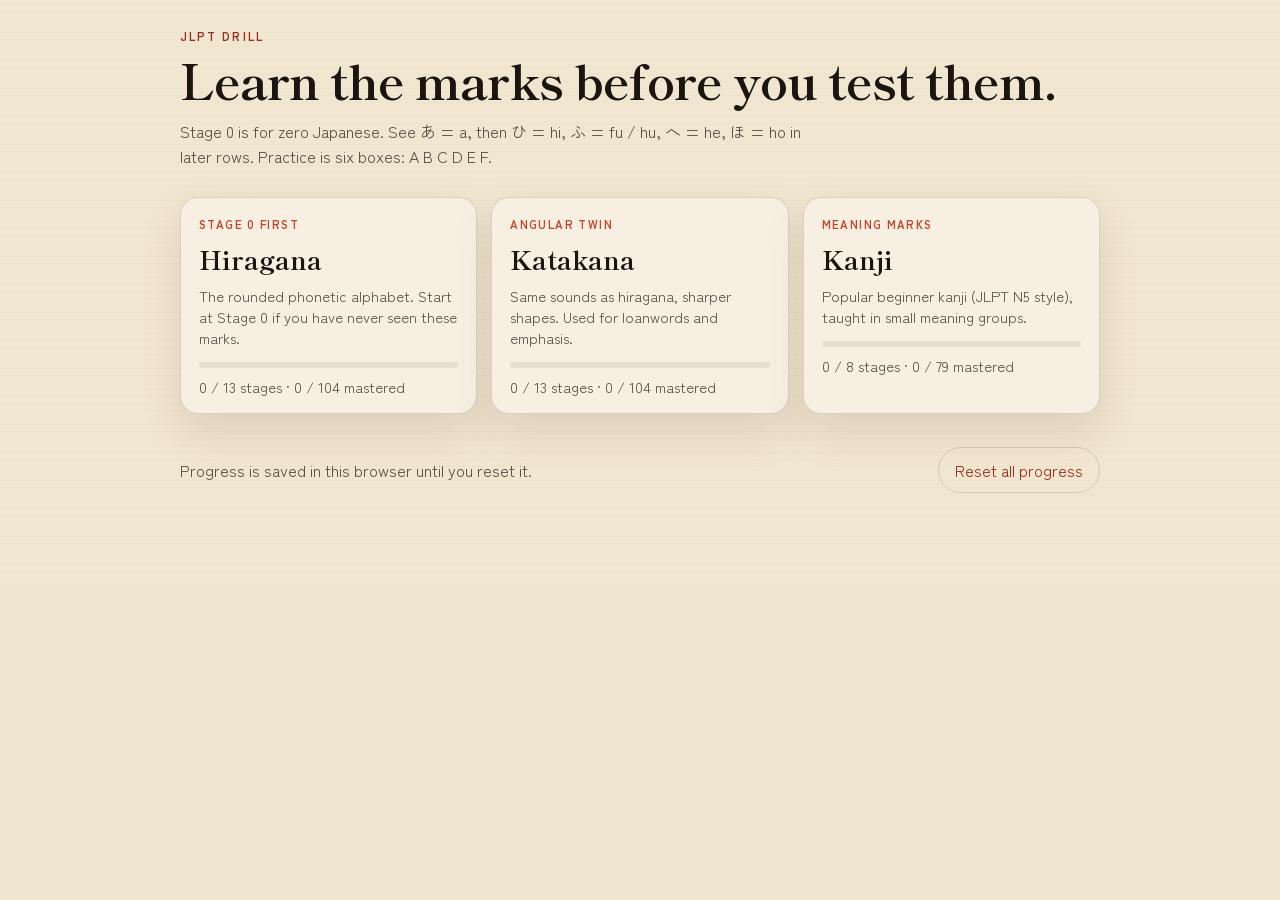
==== index.html @ 903355c4 "Add Stage 0 teach-first kana and kanji drill for GitHub Pages Beginners see character-to-sound cards" ====
<!DOCTYPE html>
<html lang="en">
  <head>
    <meta charset="utf-8" />
    <meta name="viewport" content="width=device-width, initial-scale=1" />
    <title>JLPT drill — hiragana, katakana, kanji</title>
    <meta
      name="description"
      content="Stage 0 teaches Japanese characters from zero. Then practice with A–F boxes. Progress stays in this browser."
    />
    <link rel="preconnect" href="https://fonts.googleapis.com" />
    <link rel="preconnect" href="https://fonts.gstatic.com" crossorigin />
    <link
      href="https://fonts.googleapis.com/css2?family=Shippori+Mincho:wght@500;700&family=Zen+Kaku+Gothic+New:wght@400;500;700&display=swap"
      rel="stylesheet"
    />
    <link rel="stylesheet" href="./styles.css" />
  </head>
  <body>
    <main id="app"></main>
    <noscript>This drill needs JavaScript. Open it over http (GitHub Pages or a local static server), not as a raw file.</noscript>
    <script type="module" src="./app.js"></script>
  </body>
</html>
---- styles.css ----
:root {
  --paper: #f1e6d0;
  --paper-2: #f7f0e2;
  --ink: #1b1510;
  --ink-soft: #5a5046;
  --vermillion: #c4452c;
  --vermillion-deep: #9c2d1c;
  --moss: #2c6a4a;
  --indigo: #2a3a4d;
  --line: rgba(27, 21, 16, 0.14);
  --shadow: 0 18px 40px rgba(80, 40, 16, 0.12);
  --sans: "Zen Kaku Gothic New", "Hiragino Sans", "Noto Sans JP", sans-serif;
  --serif: "Shippori Mincho", "Hiragino Mincho ProN", "Yu Mincho", serif;
}

* {
  box-sizing: border-box;
}

html,
body {
  margin: 0;
  min-height: 100%;
  background:
    radial-gradient(1200px 500px at 10% -10%, rgba(196, 69, 44, 0.12), transparent 50%),
    radial-gradient(900px 400px at 100% 0%, rgba(42, 58, 77, 0.1), transparent 45%),
    var(--paper);
  color: var(--ink);
  font-family: var(--sans);
}

body {
  background-image:
    linear-gradient(180deg, transparent, transparent),
    repeating-linear-gradient(
      0deg,
      rgba(27, 21, 16, 0.015) 0 1px,
      transparent 1px 7px
    );
}

#app {
  width: min(920px, calc(100% - 32px));
  margin: 0 auto;
  padding: 28px 0 80px;
}

h1 {
  font-family: var(--serif);
  font-weight: 700;
  font-size: clamp(1.8rem, 4vw, 3rem);
  line-height: 1.15;
  margin: 0 0 12px;
  letter-spacing: -0.02em;
}

.brand {
  margin: 0 0 8px;
  text-transform: uppercase;
  letter-spacing: 0.18em;
  font-size: 0.72rem;
  color: var(--vermillion-deep);
  font-weight: 700;
}

.lede,
.save-note,
.must-learn,
.quiz-progress,
.prompt-sub,
.flash-hint,
.flash-mean,
.zero-note {
  color: var(--ink-soft);
  line-height: 1.55;
}

.lede {
  margin: 0;
  max-width: 40rem;
}

.top {
  margin-bottom: 28px;
}

.script-grid {
  display: grid;
  gap: 14px;
}

@media (min-width: 800px) {
  .script-grid {
    grid-template-columns: repeat(3, 1fr);
  }
}

.script-card,
.stage-row,
.choice,
.btn {
  font: inherit;
  color: inherit;
  cursor: pointer;
}

.script-card {
  display: flex;
  flex-direction: column;
  align-items: flex-start;
  gap: 8px;
  text-align: left;
  background: var(--paper-2);
  border: 1px solid var(--line);
  border-radius: 18px;
  padding: 18px 18px 16px;
  box-shadow: var(--shadow);
}

.script-card:hover,
.stage-row:hover:not(:disabled) {
  border-color: rgba(196, 69, 44, 0.45);
}

.kicker {
  font-size: 0.72rem;
  letter-spacing: 0.12em;
  text-transform: uppercase;
  color: var(--vermillion);
  font-weight: 700;
}

.script-name {
  font-family: var(--serif);
  font-size: 1.6rem;
  font-weight: 700;
}

.script-blurb,
.script-meta,
.stage-copy em,
.stage-status {
  font-size: 0.92rem;
  color: var(--ink-soft);
  font-style: normal;
}

.meter {
  display: block;
  width: 100%;
  height: 6px;
  background: rgba(27, 21, 16, 0.08);
  border-radius: 99px;
  overflow: hidden;
  margin-top: 6px;
}

.meter-fill {
  display: block;
  height: 100%;
  background: var(--vermillion);
}

.home-foot {
  margin-top: 28px;
  display: flex;
  flex-wrap: wrap;
  gap: 12px;
  align-items: center;
  justify-content: space-between;
}

.btn {
  border: 1px solid var(--line);
  background: var(--paper-2);
  border-radius: 999px;
  padding: 10px 16px;
}

.btn.primary {
  background: var(--vermillion);
  border-color: var(--vermillion-deep);
  color: #fff8f3;
  font-weight: 700;
}

.btn.ghost {
  background: transparent;
}

.btn.danger {
  color: var(--vermillion-deep);
}

.btn:disabled {
  opacity: 0.4;
  cursor: not-allowed;
}

.subhead {
  display: flex;
  gap: 16px;
  align-items: flex-start;
  margin-bottom: 22px;
}

.stage-list {
  display: grid;
  gap: 8px;
}

.stage-row {
  display: grid;
  grid-template-columns: 48px 1fr auto;
  gap: 12px;
  align-items: center;
  width: 100%;
  text-align: left;
  background: var(--paper-2);
  border: 1px solid var(--line);
  border-radius: 16px;
  padding: 12px 14px;
}

.stage-row.is-zero {
  border-color: rgba(196, 69, 44, 0.4);
  background: #f8eadc;
}

.stage-row.is-passed {
  border-color: rgba(44, 106, 74, 0.35);
}

.stage-row.is-locked {
  opacity: 0.55;
  cursor: not-allowed;
}

.stage-index {
  width: 40px;
  height: 40px;
  display: grid;
  place-items: center;
  border-radius: 50%;
  background: var(--ink);
  color: var(--paper);
  font-family: var(--serif);
  font-size: 1.1rem;
}

.stage-row.is-zero .stage-index {
  background: var(--vermillion);
}

.stage-copy {
  display: flex;
  flex-direction: column;
  gap: 2px;
}

.stage-copy strong {
  font-size: 1rem;
}

.stage-status {
  display: flex;
  flex-direction: column;
  align-items: flex-end;
  gap: 2px;
  font-size: 0.8rem;
}

.must-learn {
  margin: 10px 0 0;
  color: var(--vermillion-deep);
  font-weight: 700;
}

.teach-deck {
  min-height: 360px;
  display: grid;
}

.flash {
  display: none;
  background: var(--paper-2);
  border: 1px solid var(--line);
  border-radius: 28px;
  padding: 28px 20px 36px;
  text-align: center;
  box-shadow: var(--shadow);
}

.flash.is-on {
  display: block;
}

.zero-note {
  margin: 0 auto 8px;
  max-width: 26rem;
  font-size: 0.95rem;
}

.flash-kicker {
  letter-spacing: 0.14em;
  text-transform: uppercase;
  font-size: 0.72rem;
  color: var(--vermillion);
  font-weight: 700;
}

.flash-glyph {
  font-family: var(--serif);
  font-size: clamp(6rem, 22vw, 8.5rem);
  line-height: 1;
  margin: 8px 0 0;
}

.flash-read {
  font-size: 2rem;
  margin: 0;
  font-weight: 700;
}

.flash-mean,
.flash-hint {
  margin: 6px 0 0;
}

.teach-grid {
  list-style: none;
  padding: 0;
  margin: 0;
  display: grid;
  grid-template-columns: repeat(auto-fill, minmax(92px, 1fr));
  gap: 10px;
}

.teach-grid li {
  background: var(--paper-2);
  border: 1px solid var(--line);
  border-radius: 14px;
  padding: 10px 6px;
  text-align: center;
  display: flex;
  flex-direction: column;
  gap: 2px;
}

.teach-grid .glyph {
  font-family: var(--serif);
  font-size: 2rem;
  line-height: 1.1;
}

.teach-grid .read,
.teach-grid .mean {
  font-size: 0.78rem;
  color: var(--ink-soft);
}

.learn-actions {
  display: flex;
  gap: 10px;
  justify-content: flex-end;
  margin-top: 18px;
  flex-wrap: wrap;
}

.prompt {
  text-align: center;
  margin: 10px 0 22px;
}

.eyebrow {
  letter-spacing: 0.14em;
  text-transform: uppercase;
  font-size: 0.72rem;
  color: var(--vermillion);
  font-weight: 700;
}

.prompt-main {
  font-family: var(--serif);
  font-size: clamp(2.4rem, 8vw, 4.2rem);
  margin: 0;
  line-height: 1;
}

.choices {
  display: grid;
  grid-template-columns: repeat(3, 1fr);
  gap: 10px;
}

.choice {
  background: var(--paper-2);
  border: 1px solid var(--line);
  border-radius: 18px;
  min-height: 110px;
  display: flex;
  flex-direction: column;
  align-items: flex-start;
  justify-content: space-between;
  padding: 10px 12px 6px;
}

.choice-key {
  font-size: 0.75rem;
  font-weight: 700;
  color: var(--ink-soft);
}

.choice-glyph {
  font-family: var(--serif);
  font-size: clamp(2.2rem, 7vw, 3.2rem);
  line-height: 1;
  align-self: center;
  margin-bottom: 8px;
}

.choice.is-right {
  background: #e5f3ea;
  border-color: var(--moss);
}

.choice.is-wrong {
  background: #f8e1db;
  border-color: var(--vermillion);
}

.feedback {
  text-align: center;
  min-height: 1.4em;
  font-weight: 700;
}

.feedback.ok {
  color: var(--moss);
}

.feedback.no {
  color: var(--vermillion-deep);
}

.done-panel {
  background: var(--paper-2);
  border: 1px solid var(--line);
  border-radius: 28px;
  padding: 32px 24px;
  box-shadow: var(--shadow);
}

@media (max-width: 640px) {
  .stage-row {
    grid-template-columns: 40px 1fr;
  }

  .stage-status {
    grid-column: 2;
    align-items: flex-start;
  }

  .choices {
    grid-template-columns: repeat(2, 1fr);
  }
}
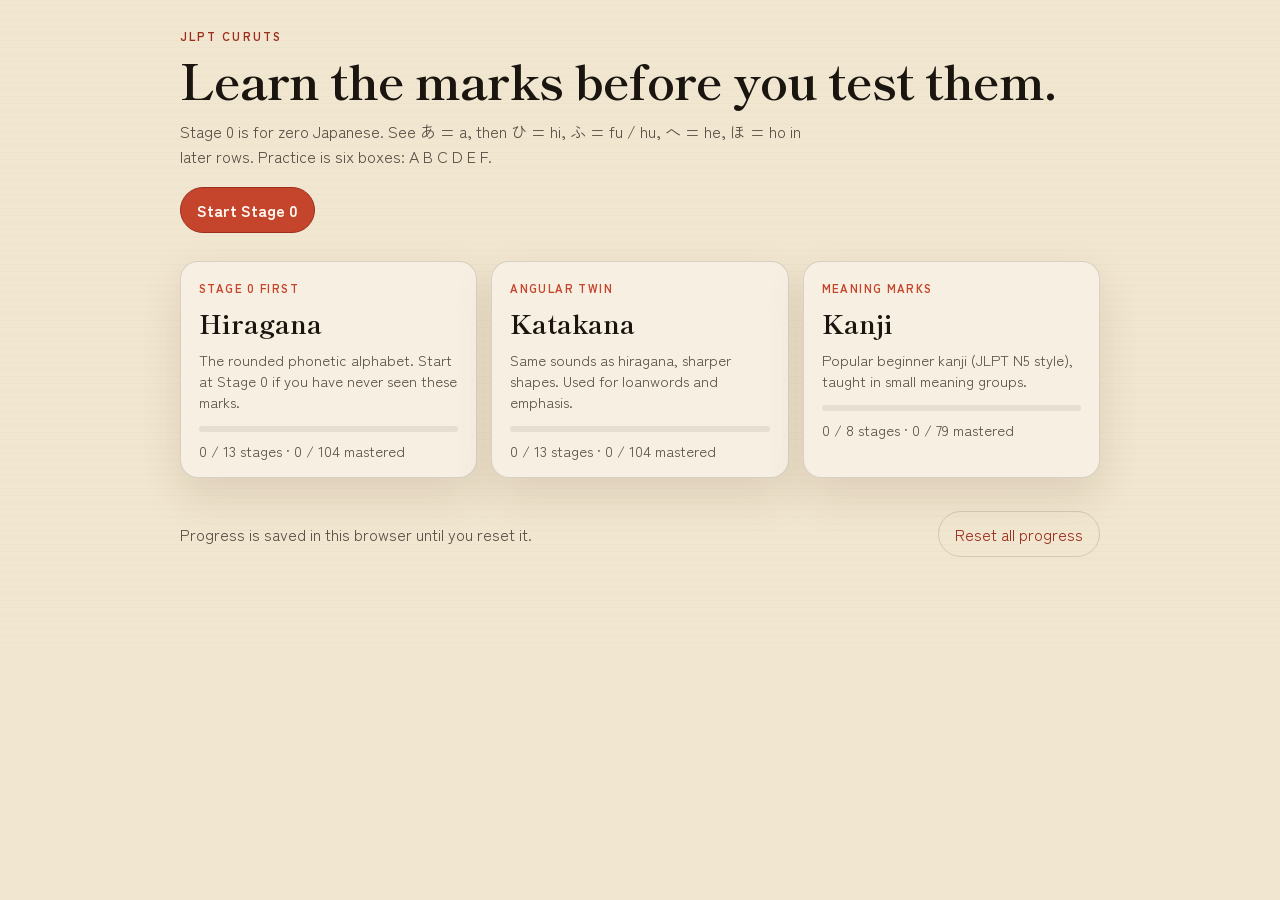
==== commit 1d939406: "Resume, charts, and GitHub Pages for jlpt-curuts.github.io Add continue/last-stage, per-script reset" ====
--- a/index.html
+++ b/index.html
@@ -3,11 +3,16 @@
   <head>
     <meta charset="utf-8" />
     <meta name="viewport" content="width=device-width, initial-scale=1" />
-    <title>JLPT drill — hiragana, katakana, kanji</title>
+    <title>JLPT Curuts — hiragana, katakana, kanji</title>
     <meta
       name="description"
       content="Stage 0 teaches Japanese characters from zero. Then practice with A–F boxes. Progress stays in this browser."
     />
+    <meta name="theme-color" content="#c4452c" />
+    <meta name="apple-mobile-web-app-capable" content="yes" />
+    <meta name="apple-mobile-web-app-title" content="JLPT Curuts" />
+    <link rel="icon" href="./favicon.svg" type="image/svg+xml" />
+    <link rel="manifest" href="./manifest.webmanifest" />
     <link rel="preconnect" href="https://fonts.googleapis.com" />
     <link rel="preconnect" href="https://fonts.gstatic.com" crossorigin />
     <link
--- a/styles.css
+++ b/styles.css
@@ -84,6 +84,25 @@
   margin-bottom: 28px;
 }
 
+.continue-row {
+  display: flex;
+  flex-wrap: wrap;
+  gap: 12px;
+  align-items: center;
+  margin-top: 18px;
+}
+
+.stage-tools {
+  display: flex;
+  flex-wrap: wrap;
+  gap: 8px;
+  margin: -8px 0 18px;
+}
+
+.stage-row.is-current {
+  box-shadow: 0 0 0 2px rgba(196, 69, 44, 0.35);
+}
+
 .script-grid {
   display: grid;
   gap: 14px;
@@ -102,6 +121,7 @@
   font: inherit;
   color: inherit;
   cursor: pointer;
+  touch-action: manipulation;
 }
 
 .script-card {
@@ -359,6 +379,57 @@
   color: var(--ink-soft);
 }
 
+.teach-grid li.is-mastered {
+  border-color: rgba(44, 106, 74, 0.45);
+  background: #eef6f0;
+}
+
+.teach-grid li.is-dim {
+  opacity: 0.45;
+}
+
+.pip-row {
+  font-size: 0.58rem;
+  letter-spacing: 0.05em;
+  color: var(--moss);
+}
+
+.chart-block {
+  margin-bottom: 22px;
+}
+
+.chart-block h2 {
+  font-family: var(--serif);
+  font-size: 1.1rem;
+  margin: 0 0 10px;
+}
+
+.pips {
+  display: flex;
+  flex-wrap: wrap;
+  gap: 4px;
+  margin: 8px 0 0;
+}
+
+.pip {
+  width: 8px;
+  height: 8px;
+  border-radius: 50%;
+  background: rgba(27, 21, 16, 0.18);
+}
+
+.pip.is-on {
+  background: var(--moss);
+}
+
+.choice-read {
+  align-self: center;
+  font-size: 0.8rem;
+  color: var(--moss);
+  font-weight: 700;
+  margin-bottom: 6px;
+}
+
 .learn-actions {
   display: flex;
   gap: 10px;
